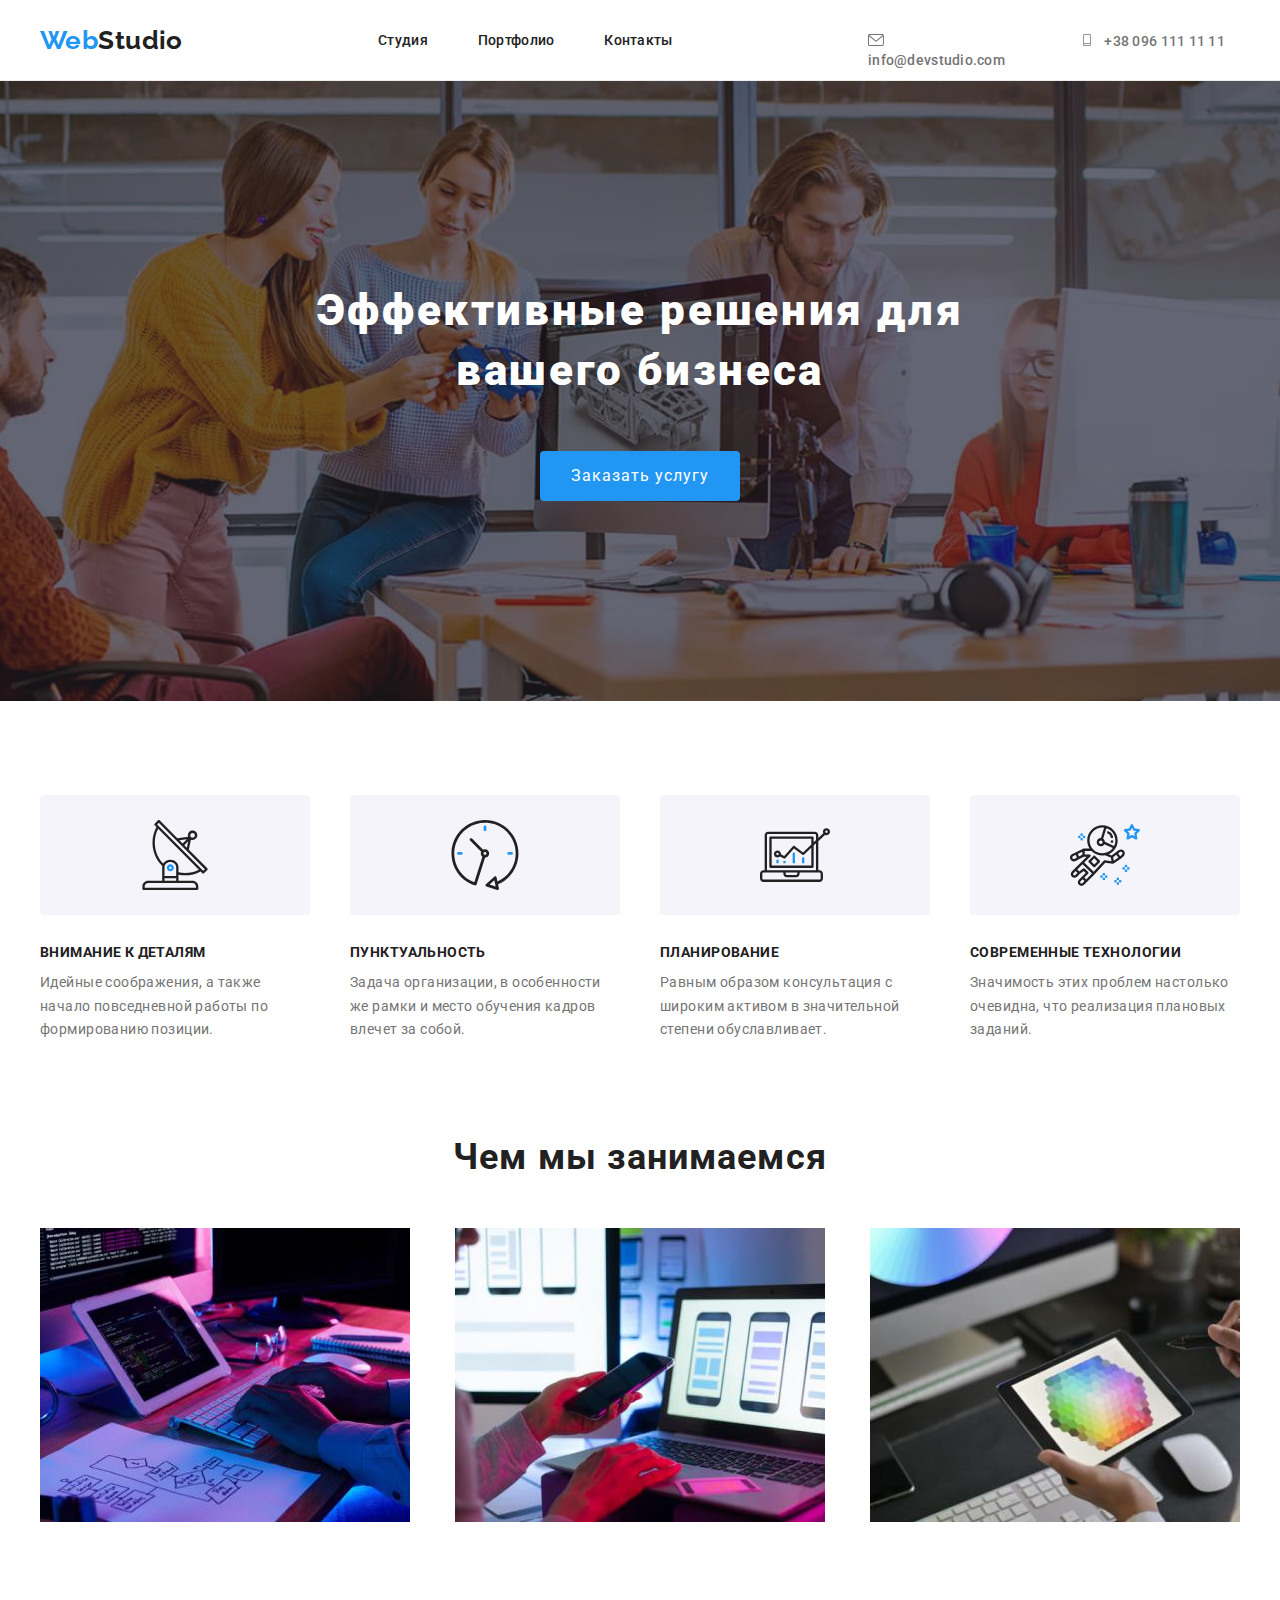
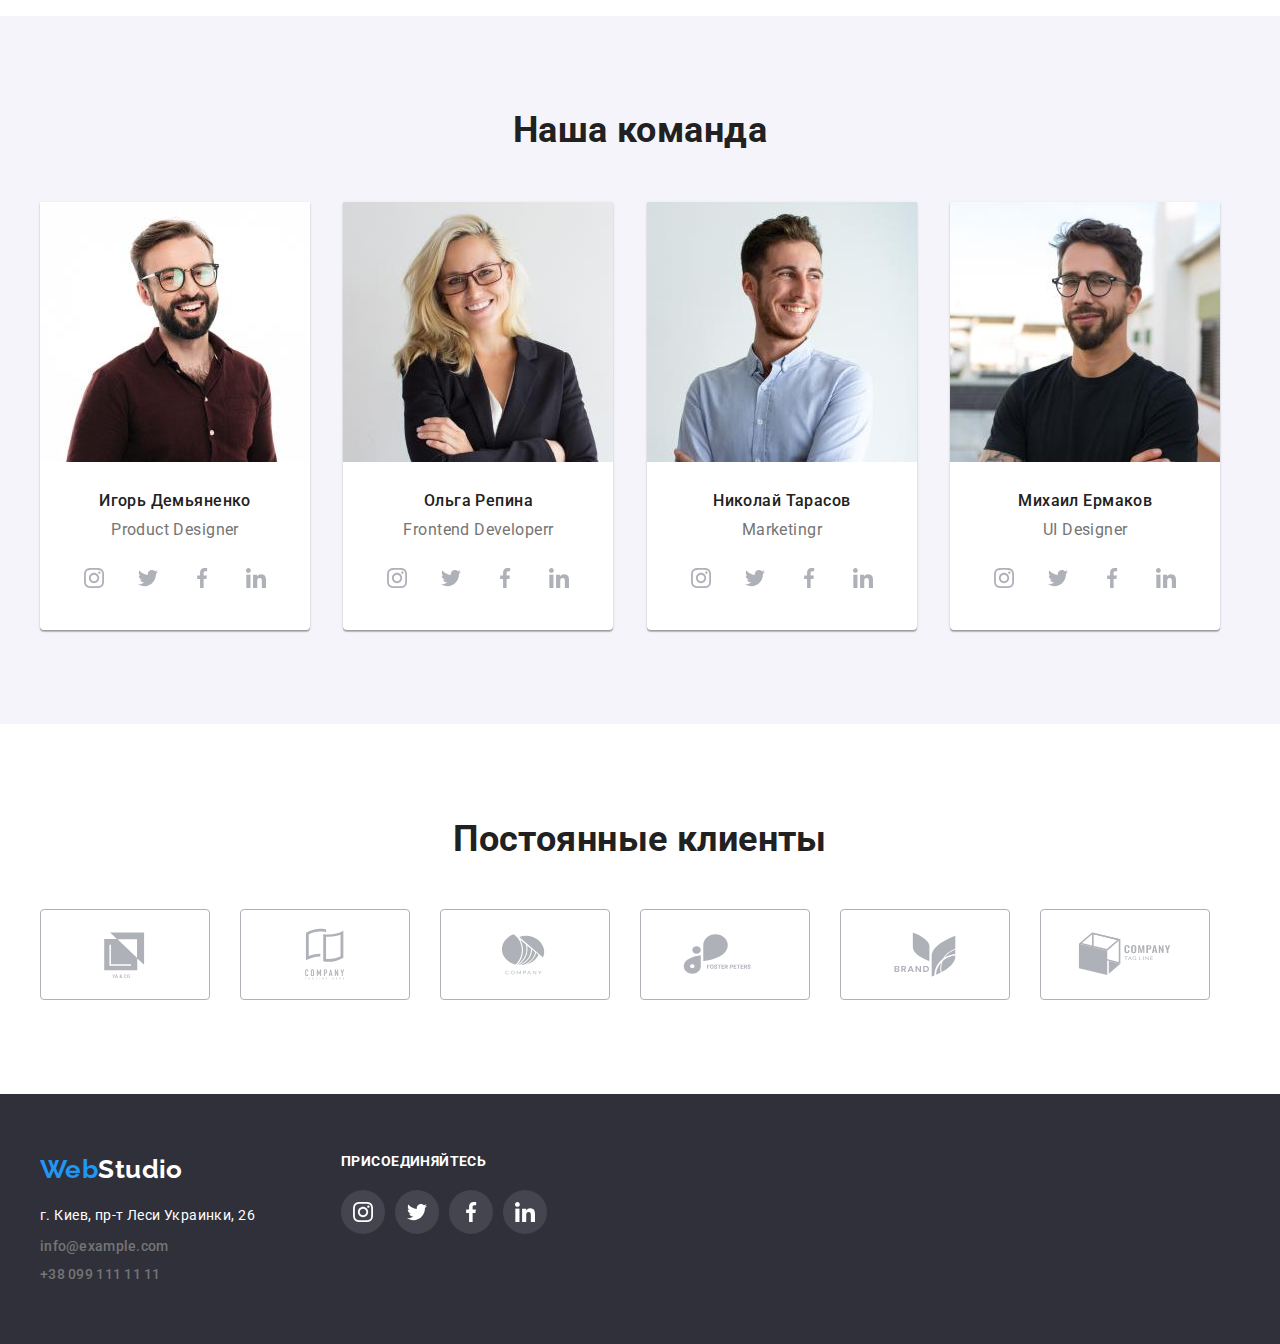
==== index.html @ ea30ecbb "Готовит ДЗ к проверке" ====
<!DOCTYPE html>
<html lang="ru">
    <head>
        <meta charset="UTF-8">
        <meta http-equiv="X-UA-Compatible" content="IE=edge">
        <meta name="viewport" content="width=device-width, initial-scale=1.0">
        <title>Document</title>
        <link rel="preconnect" href="https://fonts.googleapis.com">
        <link rel="preconnect" href="https://fonts.gstatic.com" crossorigin>
        <link href="https://fonts.googleapis.com/css2?family=Raleway:wght@700&family=Roboto:wght@400;500;700&display=swap"
            rel="stylesheet">
        <link rel="stylesheet" href="https://github.com/sindresorhus/modern-normalize/blob/main/modern-normalize.css">
        <link rel="stylesheet" href="./css/styles.css">
    </head>
    <body>
        <header class="header">
            <div class="container">                
                <div class="cont-header">                
                    <a class="link" href="https://ihorlihus.github.io/goit-markup-hw-03/" target="_blank" rel="noopener noreferrer">
                        <span class="logo-blue">Web</span><span class="logo-black">Studio</span></a>
                        <ul class="list contacts-hb">
                            <li class="nav-item"><a class="link header-link" href="./index.html">Студия</a></li>
                            <li class="nav-item"><a class="link header-link" href="./portfolio.html">Портфолио</a></li>
                            <li class="nav-item"><a class="link header-link" href="https://ihorlihus.github.io/goit-markup-hw-03/">Контакты</a></li>
                        </ul>
                            <ul class="list contacts-hb">
                                <li class="contacts-header-item">
                                    <a class="link contacts-header" 
                                        href="mailto:info@devstudio.com">
                                        <svg class="envelope">
                                            <use href="./images/symbol-defs.svg#icon-envelope">                                                
                                            </use>
                                        </svg>
                                        info@devstudio.com
                                    </a>
                                </li>
                                <li class="contacts-header-item">
                                    <a class="link contacts-header" 
                                        href="tel:+380961111111">
                                        <svg class="envelope">
                                            <use href="./images/symbol-defs.svg#icon-smartphone">
                                            </use>
                                        </svg>
                                        +38 096 111 11 11
                                    </a>
                                </li>
                            </ul>
                    </div>
            </div>
        </header>
        <main>
            <section class="hero">
                <div class="container">
                    <h1 class="hero-title">Эффективные решения для вашего бизнеса</h1>
                        <button class="hero-btn" type="button"> 
                            <span class="text-btn">
                                Заказать услугу
                            </span>
                        </button>
                </div>
            </section>
            <section class="section">
                <div class="container">
                    <h2 class="visually-hidden">
                        Lorem ipsum dolor sit amet consectetur adipisicing elit. Culpa, consequatur.
                    </h2>
                        <div class="benefits-container">
                            <ul class="list benefits-list">
                                <li class="benefits-item">
                                    <h3 class="specials-title">
                                        <div class="specials-bg">
                                            <svg class="specials-icon" width="70" height="70" >
                                                <use href="./images/symbol-defs.svg#icon-antenna-1"></use>
                                            </svg>
                                        </div>
                                        Внимание к деталям
                                    </h3>
                                    <p class="specials-text">
                                        Идейные соображения, а также 
                                        начало повседневной работы по формированию позиции.</p>
                                </li>
                                <li class="benefits-item">
                                    <h3 class="specials-title">
                                        <div class="specials-bg">
                                            <svg class="specials-icon" width="70" height="70">
                                                <use href="./images/symbol-defs.svg#icon-clock-1"></use>
                                            </svg>
                                        </div>
                                        Пунктуальность</h3>
                                    <p class="specials-text">Задача организации, в особенности же рамки и место 
                                        обучения кадров влечет за собой.</p>
                                </li>
                                <li class="benefits-item">
                                    <h3 class="specials-title">
                                        <div class="specials-bg">
                                            <svg class="specials-icon" width="70" height="70">
                                                <use href="./images/symbol-defs.svg#icon-diagram-1"></use>
                                            </svg>
                                        </div>
                                        Планирование</h3>
                                    <p class="specials-text">Равным образом консультация с широким активом в значительной 
                                        степени обуславливает.</p>
                                </li>
                                <li class="benefits-item">
                                    <h3 class="specials-title">
                                        <div class="specials-bg">
                                            <svg class="specials-icon" width="70" height="70">
                                                <use href="./images/symbol-defs.svg#icon-astronaut-1"></use>
                                            </svg>
                                        </div>
                                        Современные технологии</h3>
                                    <p class="specials-text">Значимость этих проблем настолько очевидна, что реализация 
                                        плановых заданий.</p>
                                </li>
                            </ul>
                    </div>
            </div>
        </section>            
            <section class="section section-no-top-pad">
                <div class="container">
                    <h2 class="works-title">Чем мы занимаемся</h2>
                        <ul class="list specials-list">
                            <li class="specials-item">
                                <img 
                                    src="./images/img1.jpg" 
                                    alt="написание кода" 
                                    width="370" 
                                    height="294">
                                </li>
                            <li class="specials-item">
                                <img 
                                    src="./images/img2.jpg" 
                                    alt="адаптация сайтов к мобильным устройствам" 
                                    width="370" 
                                    height="294">
                                </li>
                            <li class="specials-item">
                                <img 
                                    src="./images/img3.jpg" 
                                    alt="стилизация сайта" 
                                    width="370" 
                                    height="294">
                                </li>
                        </ul>
                </div>
            </section>            
            <section class="section section-no-top-pad team">
                <div class="container">
                    <h2 class="team-title">Наша команда</h2>
                        <ul class="list team-container-list">
                            <li class="team-names-container">
                                <img
                                    src="./images/teammate1.jpg" 
                                    alt="сотрудник студии"
                                    width="270"
                                    height="260">                                        
                                        <div class="team-names">
                                            <h3 class="name">Игорь Демьяненко</h3>
                                            <p class="position" lang="en">Product Designer</p>
                                                <ul class="list team-names-list">
                                                    <li class="team-names-item">
                                                        <a class="link team-names-link" href="">
                                                            <svg class="team-names-icon">
                                                                <use href="./images/symbol-defs.svg#icon-instagram-2">
                                                                </use>
                                                            </svg>
                                                        </a>
                                                    </li>
                                                    <li class="team-names-item">
                                                        <a class="link team-names-link" href="">
                                                            <svg class="team-names-icon">
                                                                <use href="./images/symbol-defs.svg#icon-twitter-1">
                                                                </use>
                                                            </svg>
                                                        </a>
                                                    </li>
                                                    <li class="team-names-item">
                                                        <a class="link team-names-link" href="">
                                                            <svg class="team-names-icon">
                                                                <use href="./images/symbol-defs.svg#icon-facebook-1">
                                                                </use>
                                                            </svg>
                                                        </a>
                                                    </li>
                                                    <li class="team-names-item">
                                                        <a class="link team-names-link" href="">
                                                            <svg class="team-names-icon">
                                                                <use href="./images/symbol-defs.svg#icon-linkedin-1">
                                                                </use>
                                                            </svg>
                                                        </a>
                                                    </li>
                                                </ul>
                                        </div>
                                </li>
                                <li class="team-names-container">
                                        <img 
                                            src="./images/teammate2.jpg" 
                                            alt="сотрудник студии" 
                                            width="270" 
                                            height="260">
                                                <div class="team-names">
                                                    <h3 class="name">Ольга Репина</h3>
                                                    <p class="position" lang="en">Frontend Developerr</p>
                                                    <ul class="list team-names-list">
                                                        <li class="team-names-item">
                                                            <a class="link team-names-link" href="">
                                                                <svg class="team-names-icon">
                                                                    <use href="./images/symbol-defs.svg#icon-instagram-2">
                                                                    </use>
                                                                </svg>
                                                            </a>
                                                        </li>
                                                        <li class="team-names-item">
                                                            <a class="link team-names-link" href="">
                                                                <svg class="team-names-icon">
                                                                    <use href="./images/symbol-defs.svg#icon-twitter-1">
                                                                    </use>
                                                                </svg>
                                                            </a>
                                                        </li>
                                                        <li class="team-names-item">
                                                            <a class="link team-names-link" href="">
                                                                <svg class="team-names-icon">
                                                                    <use href="./images/symbol-defs.svg#icon-facebook-1">
                                                                    </use>
                                                                </svg>
                                                            </a>
                                                        </li>
                                                        <li class="team-names-item">
                                                            <a class="link team-names-link" href="">
                                                                <svg class="team-names-icon">
                                                                    <use href="./images/symbol-defs.svg#icon-linkedin-1">
                                                                    </use>
                                                                </svg>
                                                            </a>
                                                        </li>
                                                    </ul>
                                                </div>
                                </li>
                                <li class="team-names-container">
                                    <img 
                                        src="./images/teammate3.jpg" 
                                        alt="сотрудник студии" 
                                        width="270" 
                                        height="260">
                                        <div class="team-names">
                                            <h3 class="name">Николай Тарасов</h3>
                                            <p class="position" lang="en">Marketingr</p>
                                                <ul class="list team-names-list">
                                                    <li class="team-names-item">
                                                        <a class="link team-names-link" href="">
                                                            <svg class="team-names-icon">
                                                                <use href="./images/symbol-defs.svg#icon-instagram-2">
                                                                </use>
                                                            </svg>
                                                        </a>
                                                    </li>
                                                    <li class="team-names-item">
                                                        <a class="link team-names-link" href="">
                                                            <svg class="team-names-icon">
                                                                <use href="./images/symbol-defs.svg#icon-twitter-1">
                                                                </use>
                                                            </svg>
                                                        </a>
                                                    </li>
                                                    <li class="team-names-item">
                                                        <a class="link team-names-link" href="">
                                                            <svg class="team-names-icon">
                                                                <use href="./images/symbol-defs.svg#icon-facebook-1">
                                                                </use>
                                                            </svg>
                                                        </a>
                                                    </li>
                                                    <li class="team-names-item">
                                                        <a class="link team-names-link" href="">
                                                            <svg class="team-names-icon">
                                                                <use href="./images/symbol-defs.svg#icon-linkedin-1">
                                                                </use>
                                                            </svg>
                                                        </a>
                                                    </li>
                                                </ul>
                                        </div>
                                </li>
                                <li class="team-names-container">
                                        <img 
                                            src="./images/teammate4.jpg" 
                                            alt="сотрудник студии" 
                                            width="270" 
                                            height="260">
                                                <div class="team-names">
                                                    <h3 class="name">Михаил Ермаков</h3>
                                                    <p class="position" lang="en">UI Designer</p>
                                                        <ul class="list team-names-list">
                                                            <li class="team-names-item">
                                                                <a class="link team-names-link" href="">
                                                                    <svg class="team-names-icon">
                                                                        <use href="./images/symbol-defs.svg#icon-instagram-2">
                                                                        </use>
                                                                    </svg>
                                                                </a>
                                                            </li>
                                                            <li class="team-names-item">
                                                                <a class="link team-names-link" href="">
                                                                    <svg class="team-names-icon">
                                                                        <use href="./images/symbol-defs.svg#icon-twitter-1">
                                                                        </use>
                                                                    </svg>
                                                                </a>
                                                            </li>
                                                            <li class="team-names-item">
                                                                <a class="link team-names-link" href="">
                                                                    <svg class="team-names-icon">
                                                                        <use href="./images/symbol-defs.svg#icon-facebook-1">
                                                                        </use>
                                                                    </svg>
                                                                </a>
                                                            </li>
                                                            <li class="team-names-item">
                                                                <a class="link team-names-link" href="">
                                                                    <svg class="team-names-icon">
                                                                        <use href="./images/symbol-defs.svg#icon-linkedin-1">
                                                                        </use>
                                                                    </svg>
                                                                </a>
                                                            </li>
                                                        </ul>
                                                </div>
                                </li>                        
                            </ul>
                </div>
            </section>
            <section class="section">
                <div class="container">
                    <h2 class="customers-title">Постоянные клиенты</h2>
                    <ul class="list customers-list">
                        <li class="customers-item">
                            <svg class="customers-icon">
                                <use href="./images/symbol-defs.svg#icon-comp1"
                                ></use>
                            </svg>
                        </li>
                            <li class="customers-item">
                            <svg class="customers-icon">
                                <use href="./images/symbol-defs.svg#icon-comp2"></use>
                            </svg>
                        </li>
                            <li class="customers-item">
                            <svg class="customers-icon">
                                <use href="./images/symbol-defs.svg#icon-comp3"></use>
                            </svg>
                        </li>
                            <li class="customers-item">
                            <svg class="customers-icon">
                                <use href="./images/symbol-defs.svg#icon-comp4"></use>
                            </svg>
                        </li>
                            <li class="customers-item">
                            <svg class="customers-icon">
                                <use href="./images/symbol-defs.svg#icon-comp5"></use>
                            </svg>
                        </li>
                            <li class="customers-item">
                            <svg class="customers-icon">
                                <use href="./images/symbol-defs.svg#icon-comp6"></use>
                            </svg>
                        </li>
                    </ul>
                    </div>
            </section>
        </main>
            <footer class="footer">
                <div class="container footer-contr">
                    <div class="adress-contr">
                    <a class="link" href="https://ihorlihus.github.io/goit-markup-hw-03/" 
                        target="_blank" 
                        rel="noopener noreferrer">
                        <span class="logo-blue">Web</span><span class="logo-white">Studio</span>
                    </a>
                        <address>
                        <ul class="list adress-f-list">
                            <li class="f-contacts">
                                <a class="link footer-address" href="https://goo.gl/maps/HHxkjhj5mUynRrnk6"
                                    target="_blank" 
                                    rel="noopener noreferrer">
                                    г. Киев, пр-т Леси Украинки, 26
                                </a>
                            </li>
                            <li class="f-contacts">
                                <a class="link contacts no-italics" href="mailto:info@example.com">info@example.com</a>
                            </li>
                            <li class="f-contacts">
                                <a class="link contacts no-italics" href="tel:+380991111111">+38 099 111 11 11</a>
                            </li>
                        </ul>
                    </address>
                    </div>
                    <div class="follow">
                        <h3 class="follow-title">ПРИСОЕДИНЯЙТЕСЬ</h3>
                            <ul class="list follow-list">
                                <li class="follow-item">
                                    <a class="link follow-link" href="">
                                        <svg class="follow-icon">
                                            <use href="./images/symbol-defs.svg#icon-instagram-2">
                                            </use>
                                        </svg>
                                    </a>
                                </li>
                                <li class="follow-item">
                                    <a class="link follow-link" href="">
                                        <svg class="follow-icon">
                                            <use href="./images/symbol-defs.svg#icon-twitter-1">
                                            </use>
                                        </svg>
                                    </a>
                                </li>
                                <li class="follow-item">
                                    <a class="link follow-link" href="">
                                        <svg class="follow-icon">
                                            <use href="./images/symbol-defs.svg#icon-facebook-1">
                                            </use>
                                        </svg>
                                    </a>
                                </li>
                                <li class="follow-item">
                                    <a class="link follow-link" href="">
                                        <svg class="follow-icon">
                                            <use href="./images/symbol-defs.svg#icon-linkedin-1">
                                            </use>
                                        </svg>
                                    </a>
                                </li>
                    </div>
                </div>
            </footer>
    </body>
</html>
---- css/styles.css ----
:root {
  --title-color: #ffffff;
  --main-text-color: #212121;
  --second-text-color: #757575;
  --main-bg-color: #ffffff;
  --secondary-bg-color: #2f303a;
  --accent-bg-color: #f5f4fa;
  --button-color: #2196f3;
  --hover-color: #2196f3;
}

body {
  font-family: Roboto, sans-serif;
  font-weight: normal;
  font-size: 14px;
  letter-spacing: 0.03em;
  color: var(--main-text-color);
  background-color: var(--main-bg-color);
}

*,
p,
h1,
h2,
h3,
h4,
h6 {
  margin: 0;
  padding: 0;
}
.list {
  list-style: none;
}

.link {
  text-decoration: none;
}

img {
  display: block;
}

.container {
  width: 1200px;
  padding-left: 15px;
  padding-right: 15px;
  margin: 0 auto;
}

.section {
  padding-top: 94px;
  padding-bottom: 94px;
}

.section-no-top-pad {
  padding-top: 0;
}

/* -----------HEADER------------- */

.header {
  width: 100%;
  border-bottom: 1px solid #ececec;
}

.cont-header {
  display: flex;
  flex-direction: row;
  align-items: center;
  height: 80px;

  margin: 0, auto;
  justify-content: space-between;
}

.navigation {
  display: flex;
  margin: 0;
  padding: 0;
  margin-left: 93px;
}

.nav-item:not(:first-child) {
  padding-left: 50px;
}

.contacts-hb {
  display: flex;
  margin: 0, 215px, 0, auto;
  padding: 0;
}

.contacts-header-item {
  width: 161px;
  height: 16px;
}

.contacts-header-item:not(:first-child) {
  padding-left: 50px;
  outline: none;
}

.envelope {
  width: 16px;
  height: 12px;
  fill: currentColor;
  margin-right: 6px;
}

.contacts-header {
  align-items: center;
}

.header-link {
  font-weight: 500;
  line-height: 1.33;
  letter-spacing: 0.02em;
  font-family: inherit;
  color: var(--main-text-color);
}

.header-link:hover,
.header-link:focus {
  color: var(--hover-color);
  outline: none;
}

.contacts,
.contacts-header {
  font-weight: 500;
  line-height: 1.33;
  letter-spacing: 0.02em;

  color: var(--second-text-color);
}

.contacts-header:hover,
.contacts-header:focus {
  color: var(--button-color);
  outline: none;
}

.contacts:hover,
.contacts:focus {
  color: var(--accent-bg-color);
}
.visually-hidden {
  position: absolute;
  width: 1px;
  height: 1px;
  margin: -1px;
  padding: 0;
  overflow: hidden;
  border: 0;
  clip: rect(0 0 0 0);
}

/* -------------HERO-------------- */
.hero {
  text-align: center;
  padding-top: 200px;
  padding-bottom: 200px;

  max-width: 1600px;
  background: var(--secondary-bg-color);
  background-image: linear-gradient(to right, rgba(47, 48, 58, 0.4), rgba(47, 48, 58, 0.4)),
    url(/images/images/Img\ BG\ header.jpg);
  margin-left: auto;
  margin-right: auto;
  background-repeat: no-repeat;
  background-position: center;
  background-size: cover;
}

.hero-title {
  font-weight: 900;
  font-size: 44px;
  line-height: 1.36;
  letter-spacing: 0.06em;
  color: var(--title-color);
  margin: auto;
  width: 696px;
}

.hero-btn {
  font-family: inherit;
  font-size: 16px;
  line-height: 1.87;
  letter-spacing: 0.06em;
  color: var(--title-color);

  background-color: var(--button-color);

  width: 200px;
  height: 50px;
  left: 700px;
  top: 430px;

  border-radius: 4px;
  margin-top: 50px;
  border: none;
}
/* -----------BENEFITS------------ */

.benefits-list {
  display: flex;
  justify-content: space-between;
}

.benefits-item {
  width: 270px;
}

/* ------------SPECIALS------------ */

.specials-list {
  display: flex;
  justify-content: space-between;
}

.specials-title {
  font-weight: bold;
  font-size: 14px;
  line-height: 1.14;
  letter-spacing: 0.03em;
  text-transform: uppercase;
  margin-bottom: 10px;
}

.specials-text {
  font-style: normal;
  font-size: 14px;
  line-height: 1.71;

  letter-spacing: 0.03em;

  color: var(--second-text-color);
}

.specials-bg {
  background-color: #f5f4fa;
  height: 120px;
  width: 270px;
  border-radius: 4px;
  margin-bottom: 30px;
}

.specials-icon {
  padding-top: 25px;
  padding-left: 100px;
}

/* ---------WORKS------------ */

.works-title {
  font-weight: bold;
  font-size: 36px;
  line-height: 42px;
  text-align: center;
  letter-spacing: 0.03em;
  text-align: center;
  padding-bottom: 50px;

  color: var(--main-text-color);
}
/* ----------OUR TEAM--------- */

.team-container-list {
  display: flexbox;
  justify-content: center;
  margin-top: 50px;
}

.team {
  background-color: var(--accent-bg-color);
}

.team-names-container {
  background-color: var(--main-bg-color);
  width: 270px;
  display: inline-block;
  justify-content: center;
  box-shadow: 0px 1px 3px rgba(0, 0, 0, 0.12), 0px 1px 1px rgba(0, 0, 0, 0.14),
    0px 2px 1px rgba(0, 0, 0, 0.2);
  border-radius: 0px 0px 4px 4px;
}

.team-names-container:not(:last-child) {
  margin-right: 30px;
}

.team-names {
  padding-top: 30px;
  padding-bottom: 30px;
  text-align: center;
}

.team-title {
  font-size: 36px;
  line-height: 1.16;
  text-align: center;
  padding-top: 94px;
}

.name-cont {
  justify-content: center;
}

.name {
  font-weight: 500;
  font-size: 16px;
  line-height: 1.18;
  margin-bottom: 10px;
}

.position {
  font-size: 16px;
  line-height: 1.18;
  color: var(--second-text-color);
  margin-bottom: 16px;
}

.team-names-list {
  display: flex;
  justify-content: center;
}

.team-names-item {
  width: 44px;
  height: 44px;
}

.team-names-item + .team-names-item {
  margin-left: 10px;
}

.team-names-link {
  width: 100%;
  height: 100%;
  border-radius: 50%;
  display: flex;
  align-items: center;
  justify-content: center;
  color: #afb1b8;
}

.team-names-icon {
  fill: currentColor;
  width: 20px;
  height: 20px;
}

.team-names-link:hover,
.team-names-link:focus {
  background-color: var(--hover-color);
  color: var(--title-color);
  outline: none;
}

/* -----REGULAR CUSTOMERS------ */

.customers-title {
  font-size: 36px;
  line-height: 42px;
  text-align: center;
  margin-bottom: 49.46px;
}

.customers-list {
  display: inline-flex;
}

.customers-item {
  width: 170px;
  height: 91px;
  border: 1px solid #afb1b8;
  box-sizing: border-box;
  border-radius: 4px;
  display: flex;
  align-items: center;
  justify-content: center;
  color: #afb1b8;
}
.customers-item + .customers-item {
  margin-left: 30px;
}

.customers-icon {
  width: 106px;
  height: 59.35px;
  fill: currentColor;
}
.customers-item:hover,
:focus {
  color: var(--hover-color);
  border-color: var(--hover-color);
}

/* ----------FOOTER------------ */

.footer {
  padding-top: 60px;
  padding-bottom: 60px;
  background-color: var(--secondary-bg-color);
}

.footer-contr {
  display: flex;
}
.adress-contr {
  display: block;
  width: 231px;
  margin-right: 70px;
}

.adress-f-list {
  display: flex;
  flex-direction: column;
  margin-top: 20px;
}
.f-contacts {
  display: flex;
}
.f-contacts:not(:last-child) {
  padding-bottom: 9px;
}

.footer-address {
  display: flex;
  font-style: normal;
  line-height: 1.71;

  color: var(--title-color);
}

.footer-address:focus {
  outline: none;
}

.no-italics {
  font-style: normal;
}

/* -----------FOLLOW-------------- */

.follow-title {
  color: var(--title-color);
  font-size: 14px;
  line-height: 1.14;
  letter-spacing: 0.03em;
  margin-bottom: 20px;
}

.follow {
  display: block;
  width: 206px;
  height: 80px;
}

.follow-list {
  display: flex;
  justify-content: center;
}

.follow-item {
  width: 44px;
  height: 44px;
  border-radius: 50%;
  background: rgba(255, 255, 255, 0.1);
}

.follow-item + .follow-item {
  margin-left: 10px;
}

.follow-link {
  width: 100%;
  height: 100%;
  border-radius: 50%;
  display: flex;
  align-items: center;
  justify-content: center;
  color: var(--title-color);
}

.follow-icon {
  fill: currentColor;
  width: 20px;
  height: 20px;
}

.follow-link:hover,
.follow-link:focus {
  background-color: var(--hover-color);
  color: var(--title-color);
  outline: none;
}

/* ----------PORTFOLIO------------ */

.pf-btn {
  font-family: inherit;
  font-size: 16px;
  line-height: 1.87;
  text-align: center;
  letter-spacing: 0.06em;

  color: var(--title-color) position absolute;
  padding: 0.7em 1.5em;

  background: var(--accent-bg-color);
  border-radius: 4px;
  border: 0;
}
.pf-btn:focus,
.pf-btn:hover {
  padding: 0.7em 1.5em;

  font-style: normal;
  font-weight: 1.62;
  text-align: center;

  color: var(--title-color);
  background-color: var(--button-color);
  outline: none;
}

.logo-blue {
  width: 145px;
  height: 31px;
  left: 215px;
  top: 24px;

  font-family: Raleway;
  font-weight: bold;
  font-size: 26px;
  line-height: 1, 19;

  color: var(--hover-color);
}

.logo-black {
  width: 145px;
  height: 31px;
  left: 215px;
  top: 24px;

  font-family: Raleway;
  font-weight: bold;
  font-size: 26px;
  line-height: 1, 19;

  color: var(--main-text-color);
}

.logo-white {
  width: 145px;
  height: 31px;
  left: 215px;
  top: 24px;

  font-family: Raleway;
  font-weight: bold;
  font-size: 26px;
  line-height: 1, 19;

  color: var(--title-color);
}
.ptf-link {
  color: var(--main-text-color);
}

/* ------------BLOKS------------ */

.pf-btn-list {
  display: flex;
  justify-content: center;
  margin: 0;
  margin-bottom: 50px;

  /* background-color: yellow; */
}

.pf-btn-item:not(:first-child) {
  margin-left: 8px;
}

.suggestions-list {
  display: flex;
  flex-wrap: wrap;
  justify-content: space-between;
  padding: 0;
  margin: 0;
}

.suggestions-item {
  width: 370px;
  margin-bottom: 30px;
  border: 1px solid #eeeeee;
}

/* .suggestions-item:not(:nth-child(3n + 1)) {
  margin-left: 30px;
} */

.suggestions-item:hover,
:focus {
  border: 1px solid #eeeeee;
  box-sizing: border-box;
  box-shadow: 0px 1px 1px rgba(0, 0, 0, 0.12), 0px 4px 4px rgba(0, 0, 0, 0.06),
    1px 4px 6px rgba(0, 0, 0, 0.16);
}

.suggestions-text {
  text-align: start;
  padding-top: 21px;
  padding-left: 24px;
  padding-bottom: 20px;
}
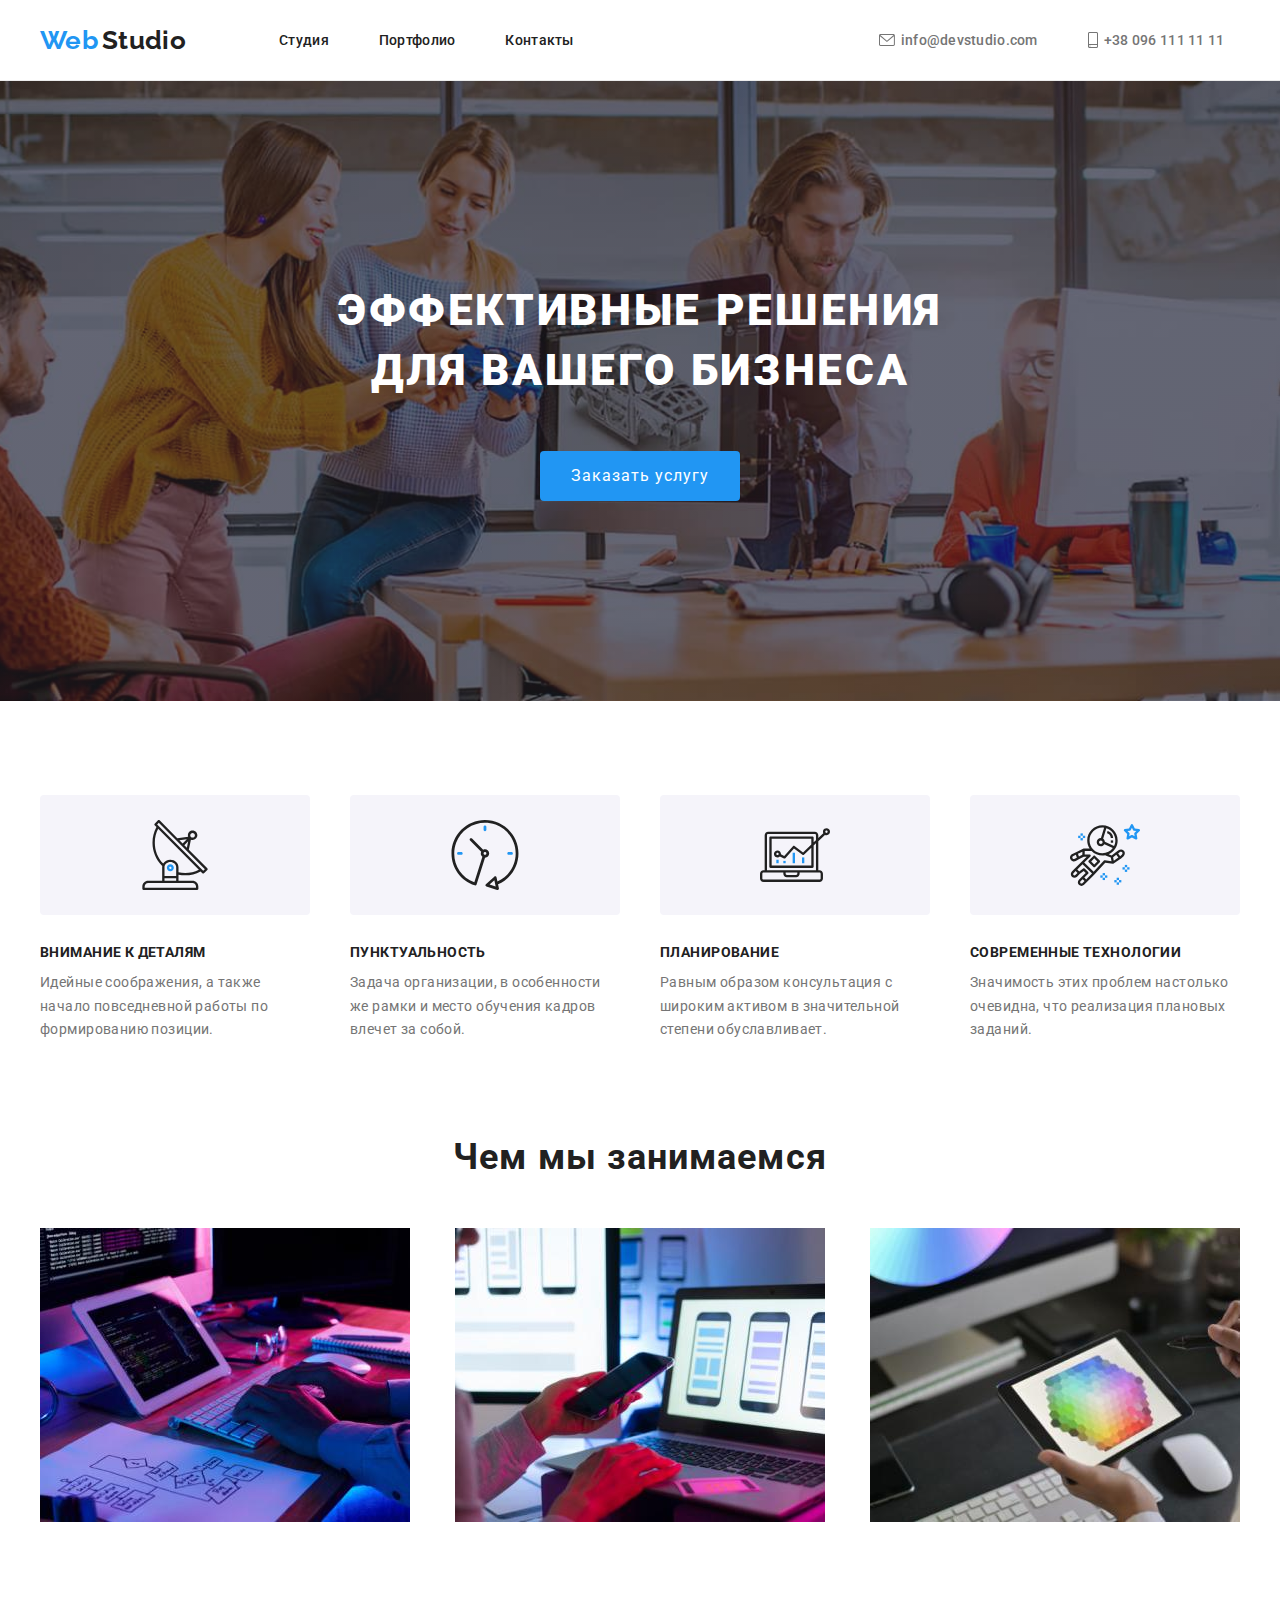
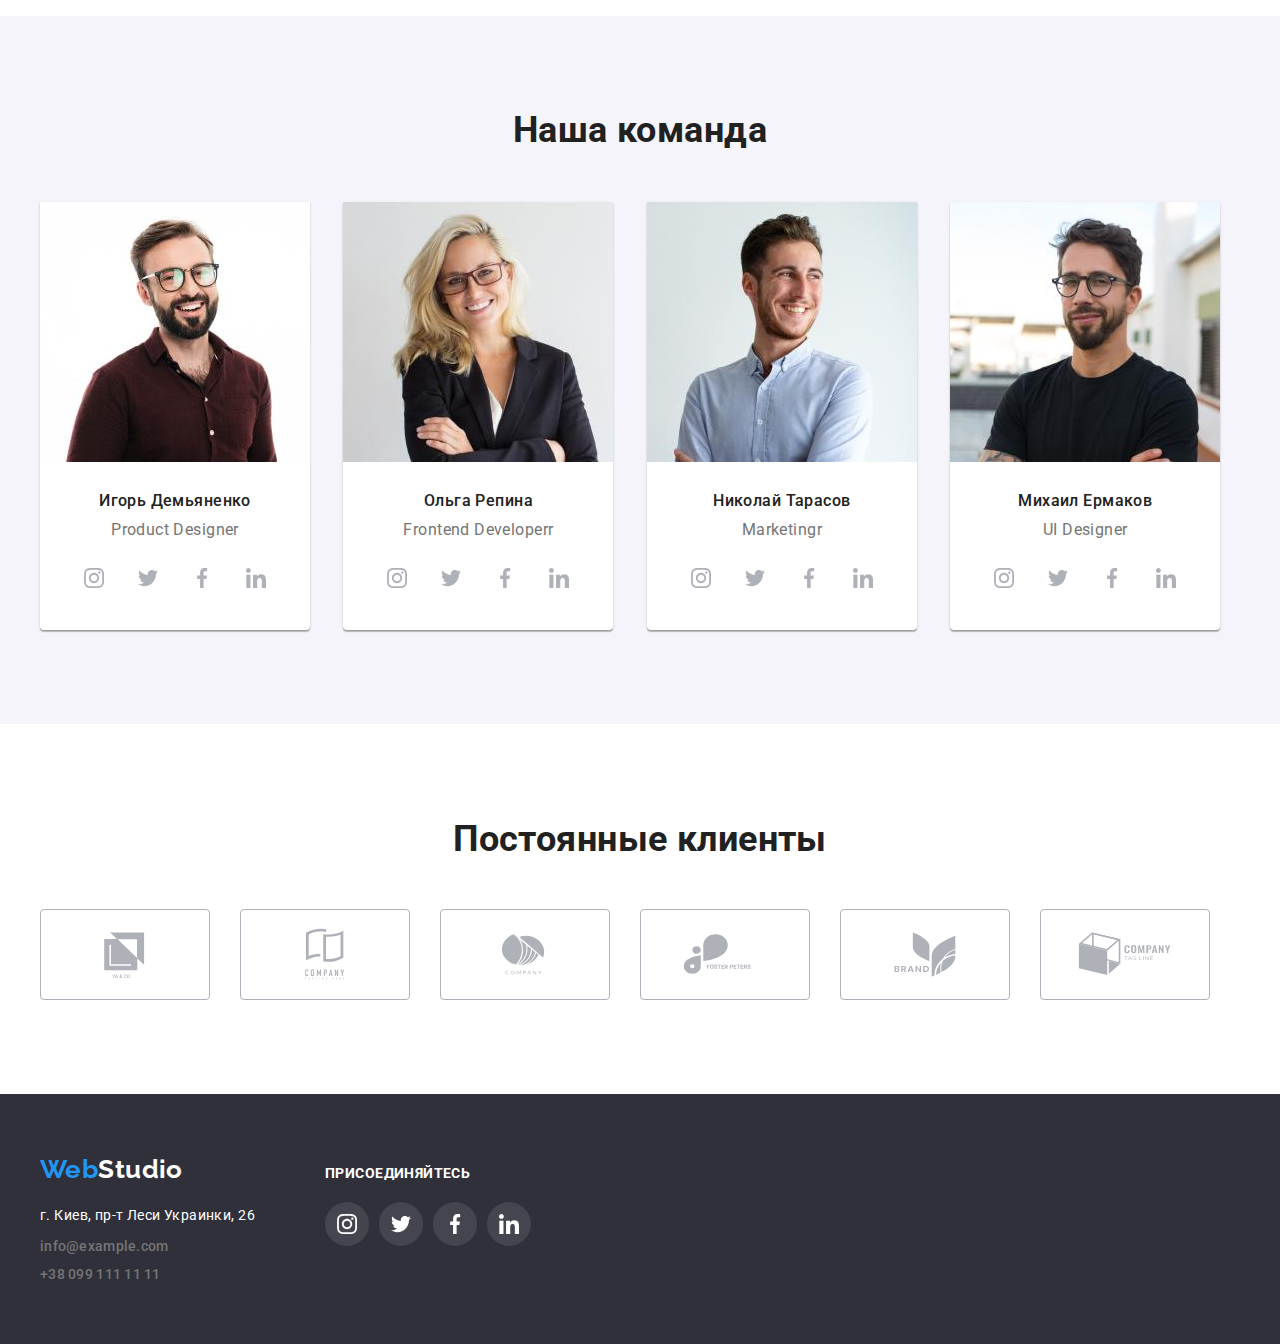
==== commit 49da6eb0: "Делает правки" ====
--- a/index.html
+++ b/index.html
@@ -14,14 +14,29 @@
     </head>
     <body>
         <header class="header">
-            <div class="container">                
-                <div class="cont-header">                
-                    <a class="link" href="https://ihorlihus.github.io/goit-markup-hw-03/" target="_blank" rel="noopener noreferrer">
-                        <span class="logo-blue">Web</span><span class="logo-black">Studio</span></a>
+            <div class="container cont-header">                
+                <div class="nav">                
+                    <a class="link nav-link" href="https://ihorlihus.github.io/goit-markup-hw-04/" target="_blank" rel="noopener noreferrer">
+                        <span class="logo-blue">Web</span>
+                        <span class="logo-black">Studio</span>
+                    </a>
                         <ul class="list contacts-hb">
-                            <li class="nav-item"><a class="link header-link" href="./index.html">Студия</a></li>
-                            <li class="nav-item"><a class="link header-link" href="./portfolio.html">Портфолио</a></li>
-                            <li class="nav-item"><a class="link header-link" href="https://ihorlihus.github.io/goit-markup-hw-03/">Контакты</a></li>
+                            <li class="nav-item">
+                                <a class="link header-link" 
+                                    href="./index.html">
+                                    Студия</a>
+                                </li>
+                            <li class="nav-item">
+                                <a class="link header-link" 
+                                    href="./portfolio.html">
+                                    Портфолио</a>
+                                </li>
+                            <li class="nav-item">
+                                <a class="link header-link" 
+                                    href="https://ihorlihus.github.io/goit-markup-hw-04/">
+                                    Контакты</a>
+                                </li>
+                    </div>
                         </ul>
                             <ul class="list contacts-hb">
                                 <li class="contacts-header-item">
@@ -37,7 +52,7 @@
                                 <li class="contacts-header-item">
                                     <a class="link contacts-header" 
                                         href="tel:+380961111111">
-                                        <svg class="envelope">
+                                        <svg class="smartphone">
                                             <use href="./images/symbol-defs.svg#icon-smartphone">
                                             </use>
                                         </svg>
@@ -45,7 +60,7 @@
                                     </a>
                                 </li>
                             </ul>
-                    </div>
+                    
             </div>
         </header>
         <main>
@@ -93,7 +108,7 @@
                                 <li class="benefits-item">
                                     <h3 class="specials-title">
                                         <div class="specials-bg">
-                                            <svg class="specials-icon" width="70" height="70">
+                                            <svg width="70" height="70">
                                                 <use href="./images/symbol-defs.svg#icon-diagram-1"></use>
                                             </svg>
                                         </div>
@@ -335,37 +350,49 @@
                 <div class="container">
                     <h2 class="customers-title">Постоянные клиенты</h2>
                     <ul class="list customers-list">
-                        <li class="customers-item">
-                            <svg class="customers-icon">
-                                <use href="./images/symbol-defs.svg#icon-comp1"
-                                ></use>
-                            </svg>
-                        </li>
-                            <li class="customers-item">
-                            <svg class="customers-icon">
-                                <use href="./images/symbol-defs.svg#icon-comp2"></use>
-                            </svg>
-                        </li>
-                            <li class="customers-item">
-                            <svg class="customers-icon">
-                                <use href="./images/symbol-defs.svg#icon-comp3"></use>
-                            </svg>
-                        </li>
-                            <li class="customers-item">
-                            <svg class="customers-icon">
-                                <use href="./images/symbol-defs.svg#icon-comp4"></use>
-                            </svg>
-                        </li>
-                            <li class="customers-item">
-                            <svg class="customers-icon">
-                                <use href="./images/symbol-defs.svg#icon-comp5"></use>
-                            </svg>
-                        </li>
-                            <li class="customers-item">
-                            <svg class="customers-icon">
-                                <use href="./images/symbol-defs.svg#icon-comp6"></use>
-                            </svg>
-                        </li>
+                        <a class="customers-link" href="">
+                            <li class="customers-item">
+                                <svg class="customers-icon">
+                                    <use href="./images/symbol-defs.svg#icon-comp1"
+                                    ></use>
+                                </svg>
+                            </li>
+                        </a>
+                        <a class="customers-link" href="">
+                            <li class="customers-item">
+                                <svg class="customers-icon">
+                                    <use href="./images/symbol-defs.svg#icon-comp2"></use>
+                                </svg>
+                            </li>
+                        </a>
+                        <a class="customers-link" href="">
+                            <li class="customers-item">
+                                <svg class="customers-icon">
+                                    <use href="./images/symbol-defs.svg#icon-comp3"></use>
+                                </svg>
+                            </li>
+                        </a>
+                        <a class="customers-link" href="">
+                            <li class="customers-item">
+                                <svg class="customers-icon">
+                                    <use href="./images/symbol-defs.svg#icon-comp4"></use>
+                                </svg>
+                            </li>
+                        </a>
+                        <a class="customers-link" href="">
+                            <li class="customers-item">
+                                <svg class="customers-icon">
+                                    <use href="./images/symbol-defs.svg#icon-comp5"></use>
+                                </svg>
+                            </li>
+                        </a>
+                        <a class="customers-link" href="">
+                            <li class="customers-item">
+                                <svg class="customers-icon">
+                                    <use href="./images/symbol-defs.svg#icon-comp6"></use>
+                                </svg>
+                            </li>
+                        </a>
                     </ul>
                     </div>
             </section>
@@ -373,7 +400,7 @@
             <footer class="footer">
                 <div class="container footer-contr">
                     <div class="adress-contr">
-                    <a class="link" href="https://ihorlihus.github.io/goit-markup-hw-03/" 
+                    <a class="link" href="https://ihorlihus.github.io/goit-markup-hw-04/" 
                         target="_blank" 
                         rel="noopener noreferrer">
                         <span class="logo-blue">Web</span><span class="logo-white">Studio</span>
@@ -397,7 +424,7 @@
                     </address>
                     </div>
                     <div class="follow">
-                        <h3 class="follow-title">ПРИСОЕДИНЯЙТЕСЬ</h3>
+                        <h3 class="follow-title">Присоединяйтесь</h3>
                             <ul class="list follow-list">
                                 <li class="follow-item">
                                     <a class="link follow-link" href="">
--- a/css/styles.css
+++ b/css/styles.css
@@ -68,16 +68,16 @@
   flex-direction: row;
   align-items: center;
   height: 80px;
-
-  margin: 0, auto;
-  justify-content: space-between;
-}
-
-.navigation {
-  display: flex;
-  margin: 0;
-  padding: 0;
-  margin-left: 93px;
+}
+
+.nav {
+  display: flex;
+  align-items: center;
+  margin-right: 305px;
+}
+
+.nav-link {
+  margin-right: 93px;
 }
 
 .nav-item:not(:first-child) {
@@ -90,9 +90,9 @@
   padding: 0;
 }
 
-.contacts-header-item {
-  width: 161px;
-  height: 16px;
+.contacts-header {
+  display: flex;
+  align-items: baseline;
 }
 
 .contacts-header-item:not(:first-child) {
@@ -103,6 +103,13 @@
 .envelope {
   width: 16px;
   height: 12px;
+  fill: currentColor;
+  margin-right: 6px;
+}
+
+.smartphone {
+  width: 10px;
+  height: 16px;
   fill: currentColor;
   margin-right: 6px;
 }
@@ -180,6 +187,7 @@
   color: var(--title-color);
   margin: auto;
   width: 696px;
+  text-transform: uppercase;
 }
 
 .hero-btn {
@@ -243,11 +251,9 @@
   width: 270px;
   border-radius: 4px;
   margin-bottom: 30px;
-}
-
-.specials-icon {
-  padding-top: 25px;
-  padding-left: 100px;
+  display: flex;
+  justify-content: center;
+  align-items: center;
 }
 
 /* ---------WORKS------------ */
@@ -381,7 +387,7 @@
   justify-content: center;
   color: #afb1b8;
 }
-.customers-item + .customers-item {
+.customers-link + .customers-link {
   margin-left: 30px;
 }
 
@@ -406,10 +412,10 @@
 
 .footer-contr {
   display: flex;
+  align-items: baseline;
 }
 .adress-contr {
   display: block;
-  width: 231px;
   margin-right: 70px;
 }
 
@@ -449,12 +455,12 @@
   line-height: 1.14;
   letter-spacing: 0.03em;
   margin-bottom: 20px;
+  text-transform: uppercase;
 }
 
 .follow {
   display: block;
-  width: 206px;
-  height: 80px;
+  align-items: baseline;
 }
 
 .follow-list {
@@ -506,7 +512,7 @@
   letter-spacing: 0.06em;
 
   color: var(--title-color) position absolute;
-  padding: 0.7em 1.5em;
+  padding: 6px 22px;
 
   background: var(--accent-bg-color);
   border-radius: 4px;
@@ -514,7 +520,7 @@
 }
 .pf-btn:focus,
 .pf-btn:hover {
-  padding: 0.7em 1.5em;
+  padding: 6px 22px;
 
   font-style: normal;
   font-weight: 1.62;
@@ -603,9 +609,9 @@
   margin-left: 30px;
 } */
 
-.suggestions-item:hover,
+.suggestions-text:hover,
 :focus {
-  border: 1px solid #eeeeee;
+  border-bottom: 1px solid #eeeeee;
   box-sizing: border-box;
   box-shadow: 0px 1px 1px rgba(0, 0, 0, 0.12), 0px 4px 4px rgba(0, 0, 0, 0.06),
     1px 4px 6px rgba(0, 0, 0, 0.16);
